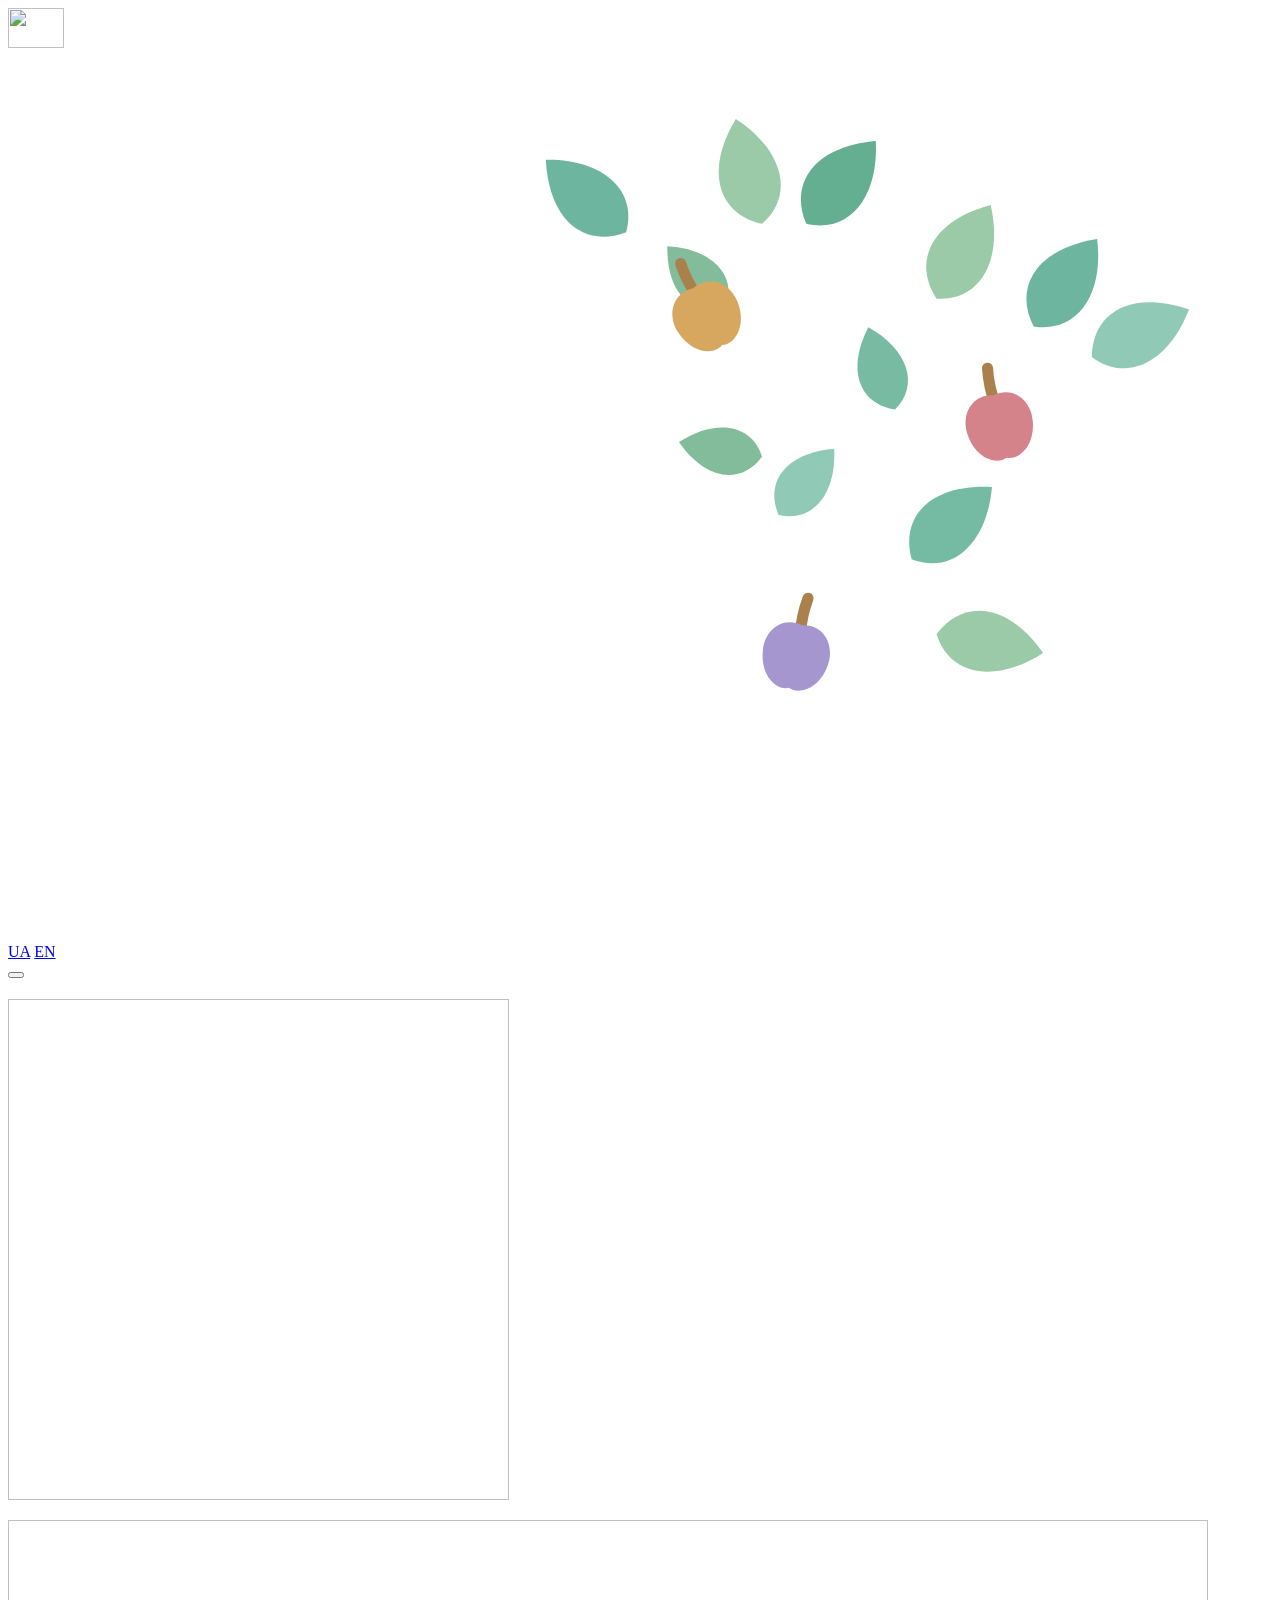
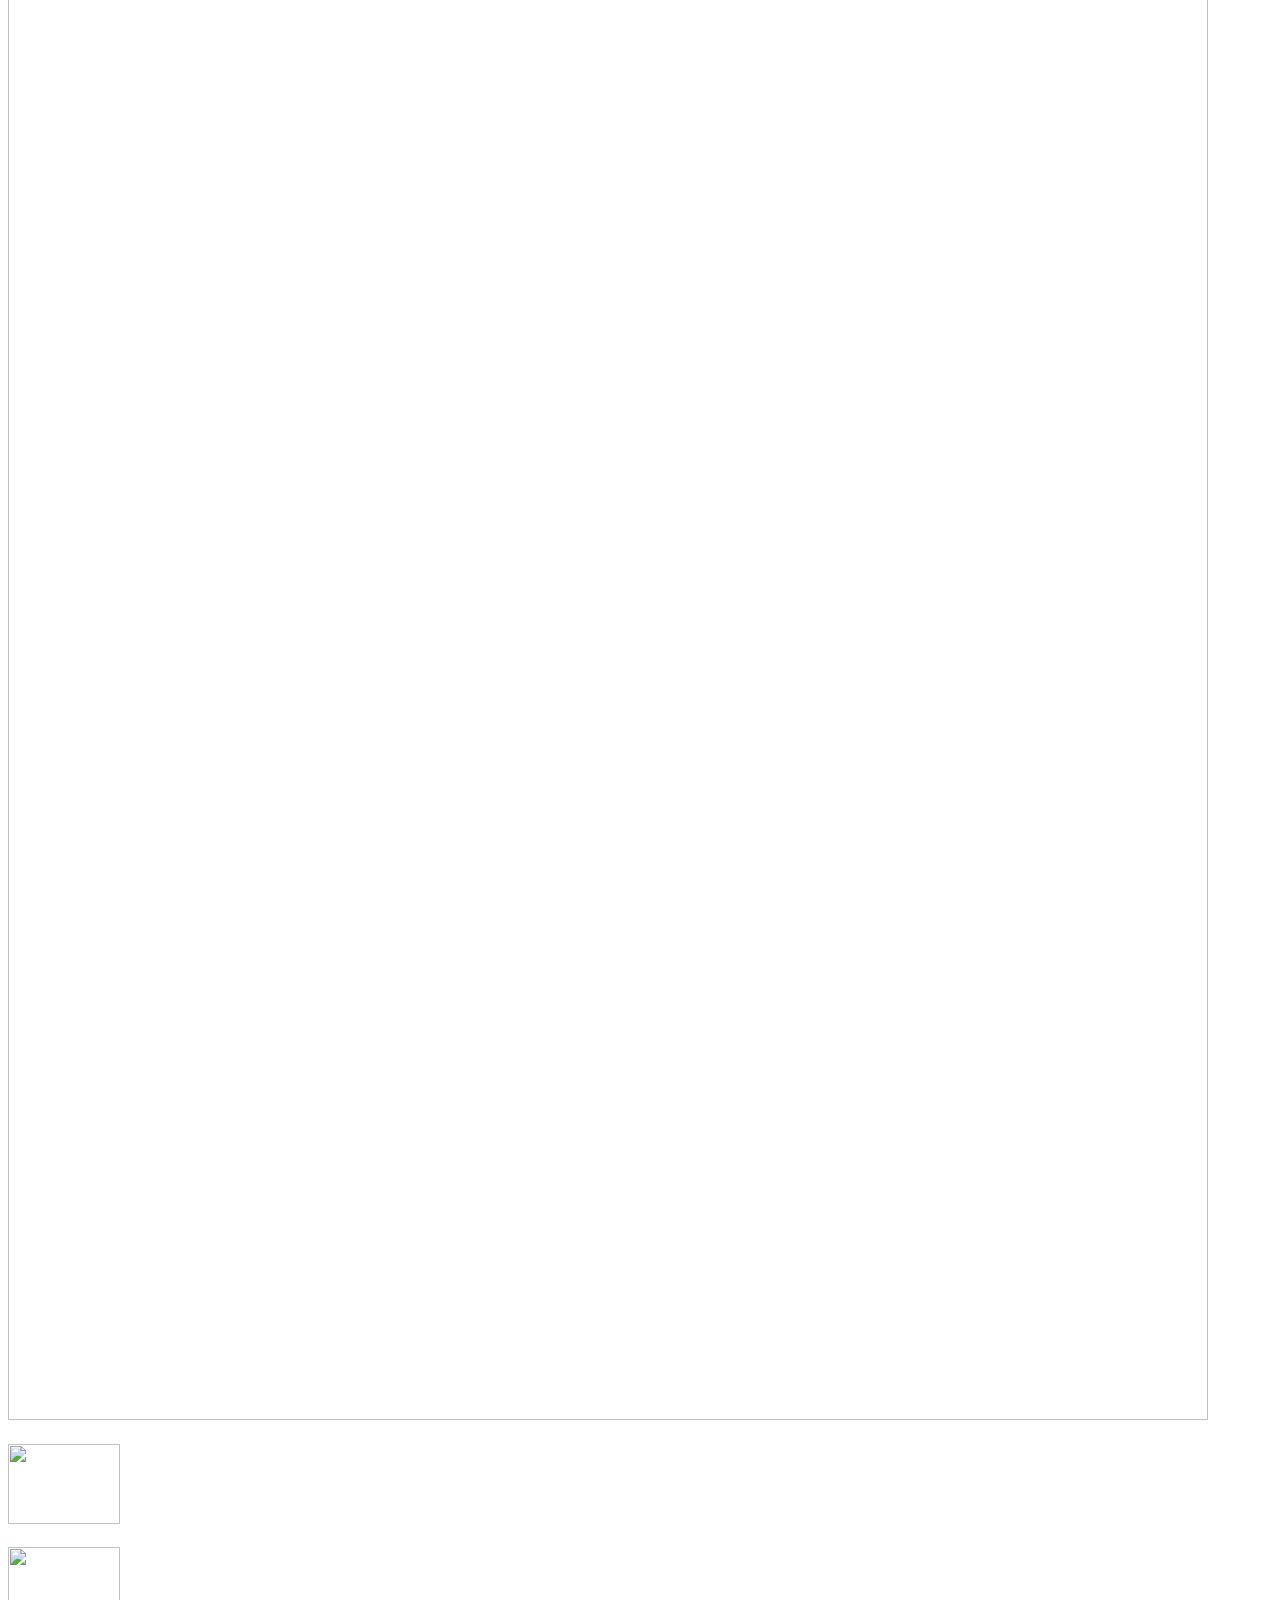
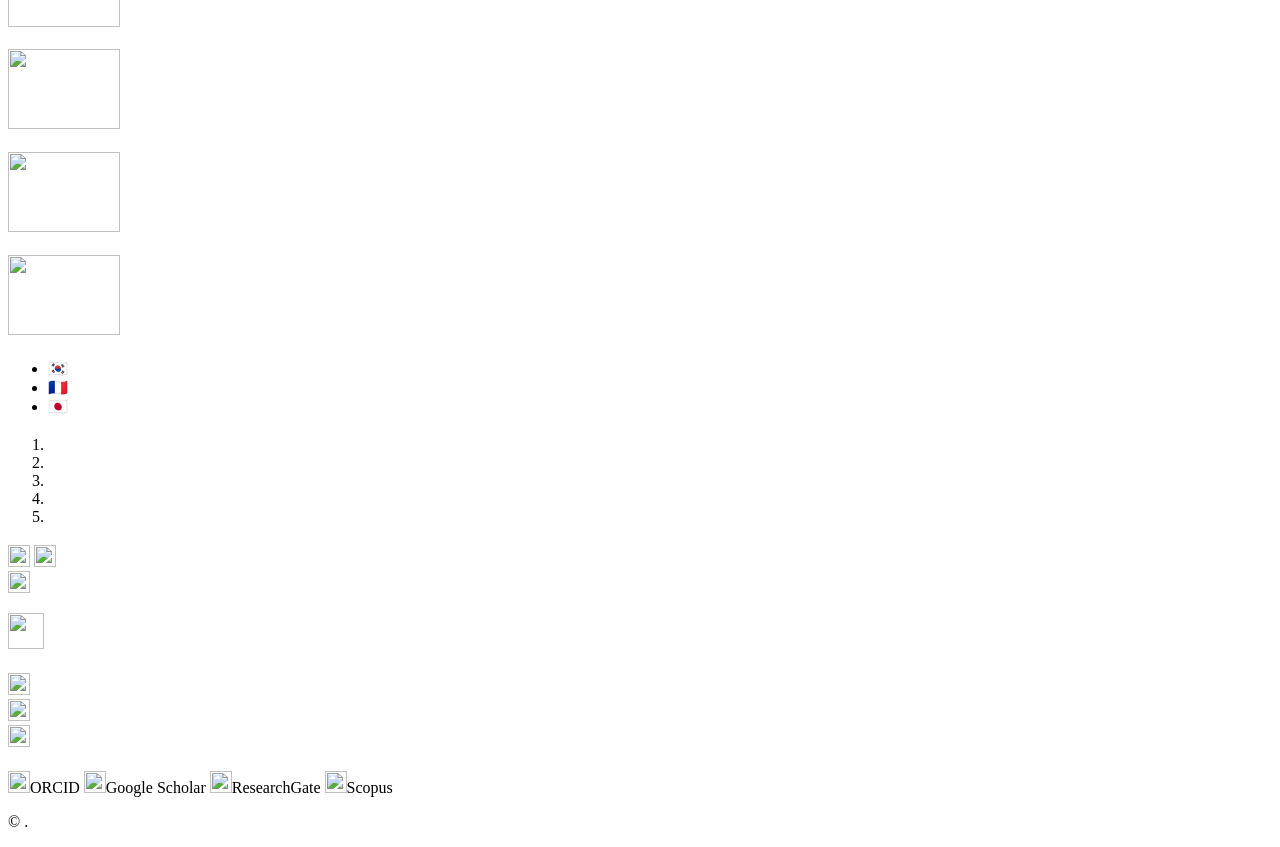
==== templates/page.html @ eec7d97d "Save site scroll animations and logo updates" ====
<!DOCTYPE html>
<html lang="uk">
<head>
  <meta charset="UTF-8" />
  <meta name="viewport" content="width=device-width, initial-scale=1.0" />
  <!-- PAGE_METADATA -->

  <link rel="icon" data-content-attr="href:assets.favicon" type="image/svg+xml" />
  <link rel="stylesheet" href="css/style.css" />
</head>
<body>
  <header class="site-header">
    <nav class="nav" data-i18n-attr="aria-label:nav.label">
      <a class="logo" href="#top" data-i18n-attr="aria-label:nav.home">
        <img src="img/brand/df-liver-b.svg" width="56" height="40" alt="" />
        <svg class="logo-season" viewBox="0 0 456 320" aria-hidden="true">
          <defs>
            <path id="logo-leaf" d="M0 0C-14 -7 -16 -23 0 -39C14 -24 14 -7 0 0Z"></path>
            <g id="logo-fruit">
              <path d="M0 -3Q-1 4 0 10" fill="none" stroke="#aa804d" stroke-width="4" stroke-linecap="round"></path>
              <path d="M0 7C-8 5 -13 12 -12 19C-11 28 -4 32 0 30C4 32 11 28 12 19C13 12 8 5 0 7Z" fill="currentColor"></path>
            </g>
          </defs>
          <g transform="translate(223 65) rotate(-48)">
            <use class="logo-leaf" href="#logo-leaf" fill="#6db59e"></use>
          </g>
          <g transform="translate(272 62) rotate(-14)">
            <use class="logo-leaf" href="#logo-leaf" fill="#9acaa7"></use>
          </g>
          <g transform="translate(288 62) rotate(40)">
            <use class="logo-leaf" href="#logo-leaf" fill="#64ae92"></use>
          </g>
          <g transform="translate(335 89) rotate(30)">
            <use class="logo-leaf" href="#logo-leaf" fill="#9acaa7"></use>
          </g>
          <g transform="translate(370 99) rotate(36)">
            <use class="logo-leaf" href="#logo-leaf" fill="#6db59e"></use>
          </g>
          <g transform="translate(391 110) rotate(64)">
            <use class="logo-leaf" href="#logo-leaf" fill="#90c9b5"></use>
          </g>
          <g transform="translate(326 183) rotate(48)">
            <use class="logo-leaf" href="#logo-leaf" fill="#75bba3"></use>
          </g>
          <g transform="translate(335 210) rotate(100)">
            <use class="logo-leaf" href="#logo-leaf" fill="#9acaa7"></use>
          </g>
          <g transform="translate(259 92) rotate(-44) scale(.78)">
            <use class="logo-leaf" href="#logo-leaf" fill="#82bc9b"></use>
          </g>
          <g transform="translate(320 129) rotate(-18) scale(.8)">
            <use class="logo-leaf" href="#logo-leaf" fill="#78bba3"></use>
          </g>
          <g transform="translate(278 167) rotate(40) scale(.8)">
            <use class="logo-leaf" href="#logo-leaf" fill="#90c9b5"></use>
          </g>
          <g transform="translate(272 146) rotate(-80) scale(.78)">
            <use class="logo-leaf" href="#logo-leaf" fill="#82bc9b"></use>
          </g>
          <g transform="translate(244 79) rotate(-27)">
            <use class="logo-fruit" href="#logo-fruit" color="#d7a65f"></use>
          </g>
          <g transform="translate(354 117) rotate(-12)">
            <use class="logo-fruit" href="#logo-fruit" color="#d4838b"></use>
          </g>
          <g transform="translate(288 200) rotate(12)">
            <use class="logo-fruit" href="#logo-fruit" color="#a696cf"></use>
          </g>
        </svg>
      </a>

      <div class="nav-actions">
        <div class="language-switcher" data-i18n-attr="aria-label:nav.languages">
          <a class="lang-button" data-lang-switch="uk" href="/uk/" hreflang="uk" lang="uk" aria-label="Українська">UA</a>
          <a class="lang-button" data-lang-switch="en" href="/en/" hreflang="en" lang="en" aria-label="English">EN</a>
        </div>
        <button class="nav-toggle" aria-expanded="false" aria-controls="nav-menu" data-i18n="nav.menu"></button>
      </div>

      <div class="nav-menu" id="nav-menu">
        <a href="#expertise" data-i18n="nav.expertise"></a>
        <a href="#about" data-i18n="nav.about"></a>
        <a href="#patients" data-i18n="nav.patients"></a>
        <a href="#contact" data-i18n="nav.contact"></a>
        <a href="#projects" data-i18n="nav.projects"></a>
        <a href="#publications" data-i18n="nav.publications"></a>
      </div>
    </nav>
  </header>

  <main id="top">
    <section class="hero section">
      <div class="hero-content">
        <h1 data-i18n="hero.displayName"></h1>
        <p class="subtitle" data-i18n="hero.subtitle"></p>
        <p class="institution">
          <a class="institution-link" data-content-attr="href:links.center">
            <img data-content-attr="src:assets.institutionLogo" width="501" height="501" alt="" />
            <span data-i18n="hero.institution"></span>
          </a>
        </p>
        <p class="hero-summary" data-i18n="hero.summary"></p>
        <div class="cta-row">
          <a class="button primary" href="#contact" data-i18n="hero.contactButton"></a>
          <a class="secondary-link" href="#patients" data-i18n="patients.title"></a>
        </div>
      </div>
      <div class="hero-card">
        <img data-content-attr="src:assets.portrait" width="1200" height="1500" alt="" class="profile-photo" data-i18n-attr="alt:hero.photoAlt" />
      </div>
    </section>

    <section class="section" id="expertise">
      <div class="section-heading">
        <h2 data-i18n="expertise.title"></h2>
      </div>
      <div class="grid cards">
        <article class="card">
          <img class="clinical-icon" src="img/icons/clinical/primary-liver-tumors.png" width="112" height="80" alt="" loading="lazy" />
          <h3 data-i18n="expertise.primaryLiverTumors.title"></h3>
          <p data-i18n="expertise.primaryLiverTumors.text" data-allow-strong></p>
        </article>
        <article class="card">
          <img class="clinical-icon" src="img/icons/clinical/liver-metastases.png" width="112" height="80" alt="" loading="lazy" />
          <h3 data-i18n="expertise.liverMetastases.title"></h3>
          <p data-i18n="expertise.liverMetastases.text" data-allow-strong></p>
        </article>
        <article class="card">
          <img class="clinical-icon" src="img/icons/clinical/benign-liver-lesions.png" width="112" height="80" alt="" loading="lazy" />
          <h3 data-i18n="expertise.benignLiverLesions.title"></h3>
          <p data-i18n="expertise.benignLiverLesions.text" data-allow-strong></p>
        </article>
        <article class="card">
          <img class="clinical-icon" src="img/icons/clinical/pancreatic-tumors.png" width="112" height="80" alt="" loading="lazy" />
          <h3 data-i18n="expertise.pancreaticTumors.title"></h3>
          <p data-i18n="expertise.pancreaticTumors.text" data-allow-strong></p>
        </article>
        <article class="card">
          <img class="clinical-icon" src="img/icons/clinical/obstructive-jaundice.png" width="112" height="80" alt="" loading="lazy" />
          <h3 data-i18n="expertise.obstructiveJaundice.title"></h3>
          <p data-i18n="expertise.obstructiveJaundice.text" data-allow-strong></p>
        </article>
      </div>
    </section>

    <section class="section" id="about">
      <div class="section-heading">
        <h2 data-i18n="about.title"></h2>
      </div>
      <p class="lead" data-i18n="about.lead" data-allow-strong></p>
      <p class="lead" data-i18n="about.text" data-allow-strong></p>
      <p class="lead" data-i18n="about.consultation"></p>
    </section>

    <section class="section" id="experience">
      <div class="section-heading">
        <h2 data-i18n="experience.title"></h2>
      </div>
      <p class="lead" data-i18n="experience.training" data-allow-strong></p>
      <h3 data-i18n="experience.fellowshipsTitle"></h3>
      <ul class="lead fellowship-list" role="list">
        <li><span aria-hidden="true">🇰🇷</span><span data-i18n="experience.fellowships.korea"></span></li>
        <li><span aria-hidden="true">🇫🇷</span><span data-i18n="experience.fellowships.france"></span></li>
        <li><span aria-hidden="true">🇯🇵</span><span data-i18n="experience.fellowships.japan"></span></li>
      </ul>
      <p class="lead" data-i18n="experience.practice" data-allow-strong></p>
    </section>

    <section class="section" id="patients">
      <div class="section-heading">
        <h2 data-i18n="patients.title"></h2>
      </div>
      <p class="lead" data-i18n="patients.intro"></p>
      <ol class="visit-process" role="list">
        <li data-i18n="patients.imaging" data-allow-strong></li>
        <li data-i18n="patients.records" data-allow-strong></li>
        <li data-i18n="patients.pathology" data-allow-strong></li>
        <li data-i18n="patients.chronology" data-allow-strong></li>
        <li data-i18n="patients.questions" data-allow-strong></li>
      </ol>
      <div class="cta-row">
        <a class="button primary" href="#contact" data-i18n="hero.contactButton"></a>
      </div>
    </section>

    <section class="section" id="contact" data-nosnippet>
      <div class="section-heading">
        <h2 data-i18n="contact.title"></h2>
      </div>
      <div class="contact-panel">
        <div>
          <h3 data-i18n="contact.inPerson"></h3>
          <p class="lead" data-i18n="contact.booking"></p>
          <div class="cta-row booking-actions">
            <a class="button primary direct-call" data-content-attr="href:contacts.phone" data-prefix="tel:" data-i18n="contact.callMe"></a>
            <a class="button" data-content-attr="href:contacts.centerTel" data-i18n="contact.callCenter"></a>
          </div>
        </div>
        <div>
          <h3 data-i18n="contact.remote"></h3>
          <p class="lead" data-i18n="contact.remoteIntro"></p>
          <div class="button-row">
            <a class="button" data-content-attr="href:contacts.telegramUrl" target="_blank" rel="noopener"><img class="service-icon" src="img/icons/telegram.svg" width="22" height="22" alt="" /><span data-i18n="contact.telegram"></span></a>
            <a class="button" data-content-attr="href:contacts.email" data-prefix="mailto:"><img class="service-icon" src="img/icons/email.svg" width="22" height="22" alt="" /><span data-i18n="contact.email"></span></a>
          </div>
        </div>
        <div class="button-row">
          <a class="button" data-vcard download rel="nofollow" data-i18n-attr="title:contact.vcardTooltip"><img class="service-icon" src="img/icons/contacts.svg" width="22" height="22" alt="" /><span data-i18n="contact.vcard"></span></a>
        </div>
        <p class="remote-notice" data-i18n="contact.remoteNotice"></p>
      </div>
    </section>

    <div class="section emergency-notice">
      <p data-i18n="contact.emergencyNotice" data-allow-strong></p>
      <img src="img/icons/warning.svg" width="36" height="36" alt="" />
    </div>

    <section class="section" id="projects">
      <div class="section-heading">
        <h2 data-i18n="projects.title"></h2>
      </div>
      <div class="link-list">
        <a data-content-attr="href:links.book" target="_blank" rel="noopener"><img class="service-icon" src="img/icons/book.svg" width="22" height="22" alt="" aria-hidden="true" /><div class="resource-copy"><span data-i18n="projects.book.label"></span>
          <strong data-i18n="projects.book.title"></strong></div></a>
        <a data-content-attr="href:links.youtube" target="_blank" rel="noopener"><img class="service-icon" src="img/icons/youtube.svg" width="22" height="22" alt="" aria-hidden="true" /><div class="resource-copy"><span data-i18n="projects.youtube.label"></span>
          <strong data-i18n="projects.youtube.title"></strong></div></a>
        <a data-content-attr="href:links.telegramChannel" target="_blank" rel="noopener"><img class="service-icon" src="img/icons/telegram.svg" width="22" height="22" alt="" aria-hidden="true" /><div class="resource-copy"><span data-i18n="projects.telegram.label"></span>
          <strong data-i18n="projects.telegram.title"></strong></div></a>
      </div>
    </section>

    <section class="section" id="publications">
      <div class="section-heading">
        <h2 data-i18n="publications.title"></h2>
      </div>
      <div class="button-row">
        <a class="button" data-content-attr="href:links.orcid" target="_blank" rel="noopener"><img class="service-icon" src="img/icons/orcid.svg" width="22" height="22" alt="" aria-hidden="true" />ORCID</a>
        <a class="button" data-content-attr="href:links.googleScholar" target="_blank" rel="noopener"><img class="service-icon" src="img/icons/googlescholar.svg" width="22" height="22" alt="" aria-hidden="true" />Google Scholar</a>
        <a class="button" data-content-attr="href:links.researchGate" target="_blank" rel="noopener"><img class="service-icon" src="img/icons/researchgate.svg" width="22" height="22" alt="" aria-hidden="true" />ResearchGate</a>
        <a class="button" data-content-attr="href:links.scopus" target="_blank" rel="noopener"><img class="service-icon" src="img/icons/scopus.svg" width="22" height="22" alt="" aria-hidden="true" />Scopus</a>
      </div>
    </section>

  </main>

  <footer class="site-footer">
    <p>© <span id="year"></span> <span data-content="site.copyrightName"></span>. <span data-i18n="footer.rights"></span></p>
  </footer>

  <script type="module" src="js/main.js"></script>
</body>
</html>
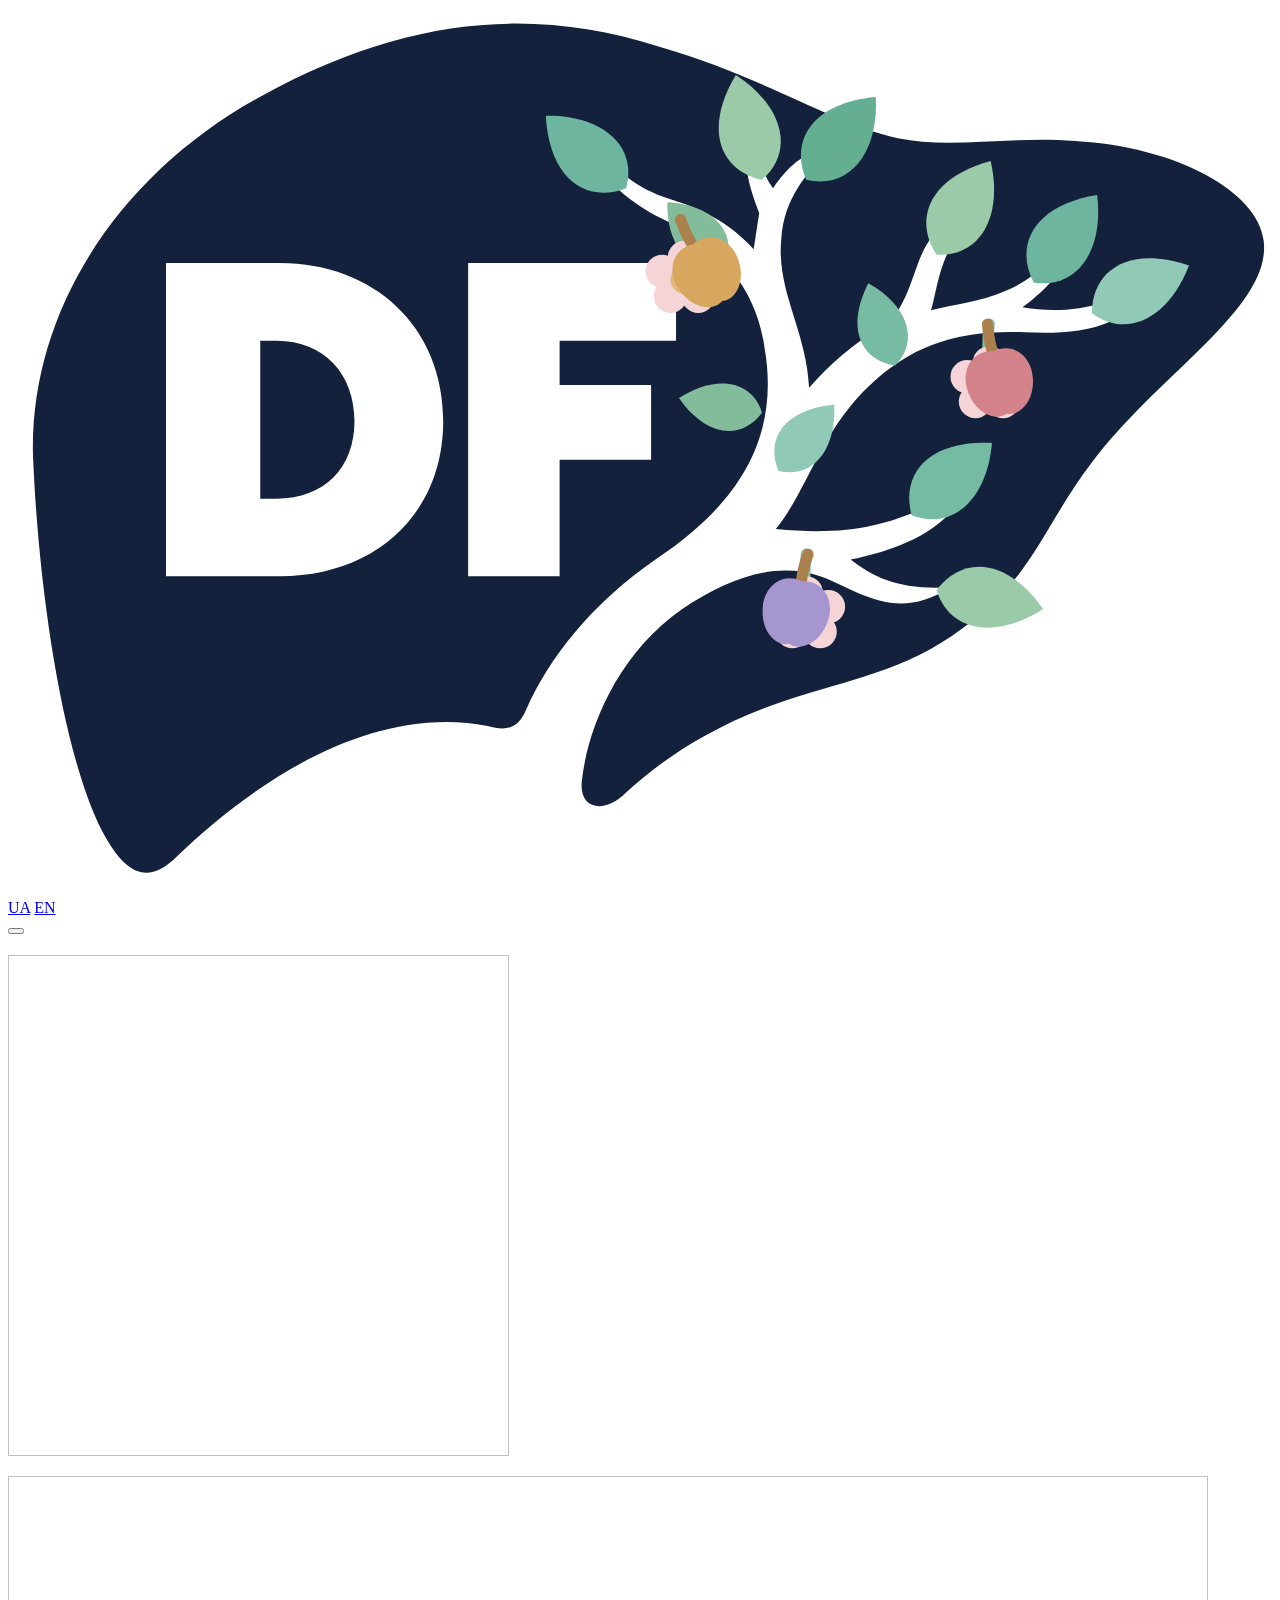
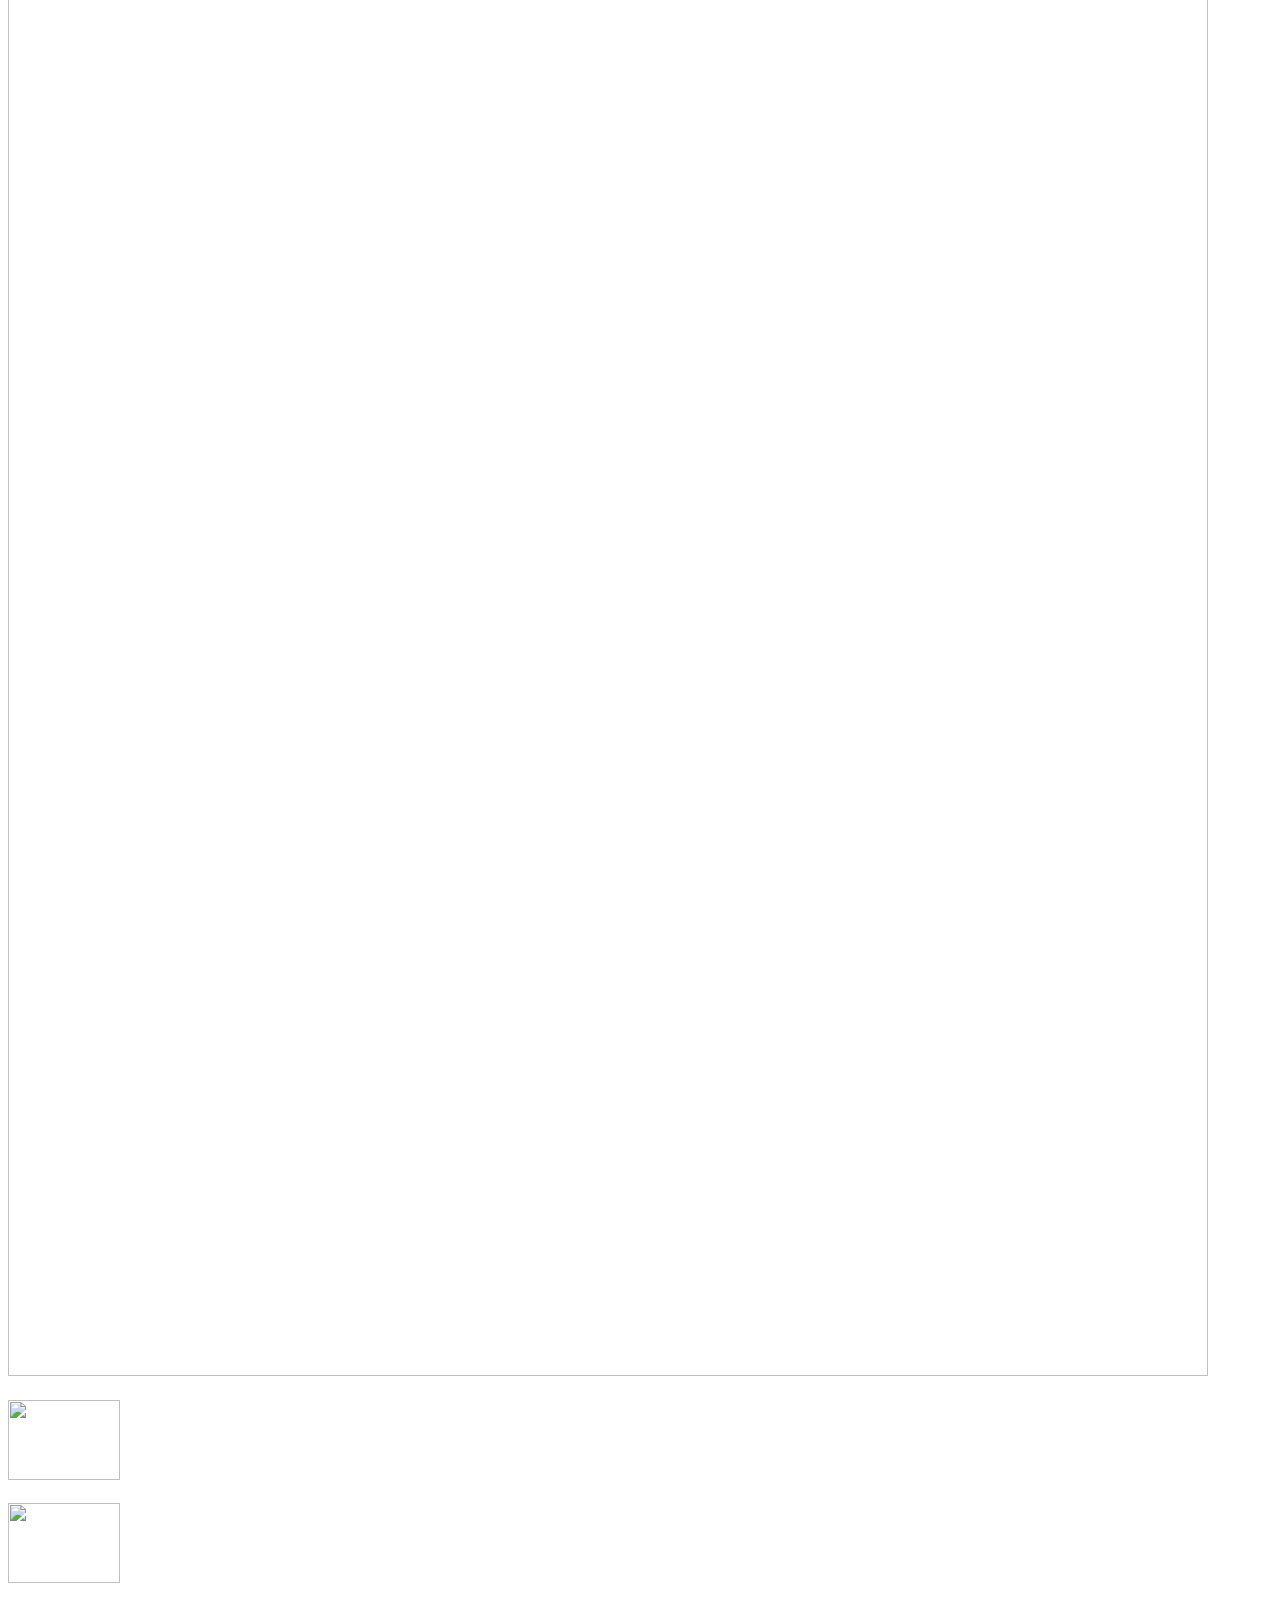
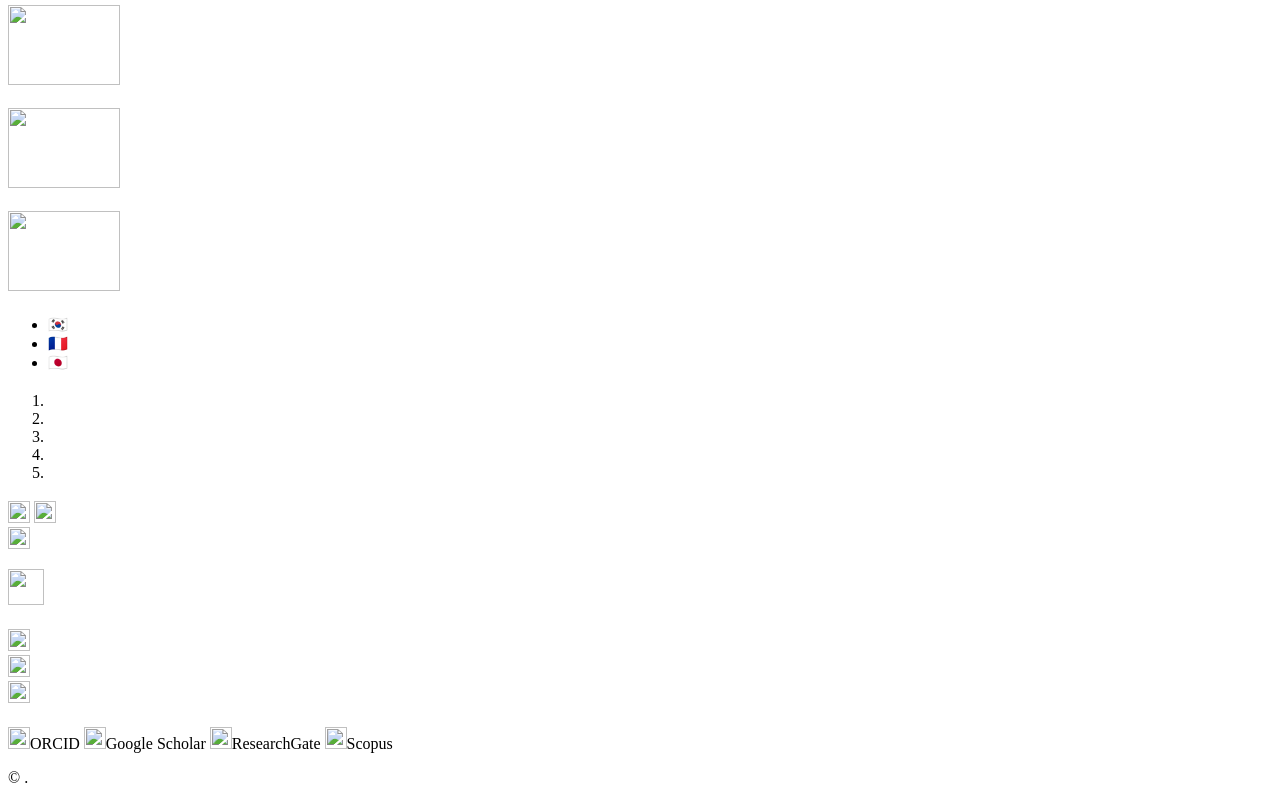
==== commit d0da31b9: "Refine bilingual copy and mobile layout" ====
--- a/templates/page.html
+++ b/templates/page.html
@@ -12,7 +12,6 @@
   <header class="site-header">
     <nav class="nav" data-i18n-attr="aria-label:nav.label">
       <a class="logo" href="#top" data-i18n-attr="aria-label:nav.home">
-        <img src="img/brand/df-liver-b.svg" width="56" height="40" alt="" />
         <svg class="logo-season" viewBox="0 0 456 320" aria-hidden="true">
           <defs>
             <path id="logo-leaf" d="M0 0C-14 -7 -16 -23 0 -39C14 -24 14 -7 0 0Z"></path>
@@ -20,7 +19,70 @@
               <path d="M0 -3Q-1 4 0 10" fill="none" stroke="#aa804d" stroke-width="4" stroke-linecap="round"></path>
               <path d="M0 7C-8 5 -13 12 -12 19C-11 28 -4 32 0 30C4 32 11 28 12 19C13 12 8 5 0 7Z" fill="currentColor"></path>
             </g>
+            <g id="logo-flower">
+              <path d="M0 -3Q-1 5 0 14" fill="none" stroke="#82bc9b" stroke-width="4" stroke-linecap="round"></path>
+              <g fill="#f5d4d8">
+                <circle cx="0" cy="11" r="6"></circle>
+                <circle cx="8" cy="16" r="6"></circle>
+                <circle cx="5" cy="25" r="6"></circle>
+                <circle cx="-5" cy="25" r="6"></circle>
+                <circle cx="-8" cy="16" r="6"></circle>
+              </g>
+              <circle cx="0" cy="19" r="5" fill="#e2b775"></circle>
+            </g>
+            <mask id="logo-monogram-mask" maskUnits="userSpaceOnUse" x="0" y="0" width="456" height="320">
+              <rect width="456" height="320" fill="white"></rect>
+              <path class="logo-monogram" fill="black" fill-rule="evenodd" d="
+            M57 92H98C132 92 157 115 157 149C157 183 132 205 98 205H57Z
+            M91 120V177H97C114 177 125 166 125 149C125 132 114 120 97 120Z
+            M166 92H241V120H199V136H232V163H199V205H166Z"></path>
+            </mask>
           </defs>
+          <path fill="#14213d" mask="url(#logo-monogram-mask)" d="
+            M9 161
+            C8 109 40 60 91 32
+            C145 2 191 0 235 14
+            C273 25 296 41 321 47
+            C340 51 362 46 385 48
+            C421 50 451 66 453 84
+            C456 108 415 132 391 164
+            C374 186 369 207 344 224
+            C324 239 304 242 280 250
+            C253 259 235 272 223 283
+            C215 291 206 289 207 279
+            C209 260 220 233 243 217
+            C262 204 279 200 293 205
+            C307 210 320 222 340 209
+            C322 210 313 206 304 199
+            C323 195 340 188 347 171
+            C325 185 308 191 277 188
+            C289 173 293 153 311 136
+            C326 122 342 116 367 117
+            C388 118 404 115 415 98
+            C398 107 383 111 366 108
+            C374 102 382 94 384 86
+            C375 91 370 98 360 102
+            C351 106 341 107 333 109
+            C336 99 336 83 355 70
+            C342 70 332 81 328 93
+            C324 104 322 111 314 116
+            C305 121 296 129 289 137
+            C288 116 277 102 279 83
+            C280 69 288 59 298 50
+            C286 52 281 58 276 65
+            C272 60 271 53 270 46
+            C263 53 268 66 271 74
+            L269 87
+            C260 77 249 72 239 69
+            C226 65 219 58 212 50
+            C211 60 225 71 238 77
+            C255 85 270 100 273 123
+            C279 158 260 181 235 198
+            C210 215 195 235 187 253
+            C184 260 180 261 173 259
+            C131 251 89 279 61 306
+            C50 317 42 312 34 297
+            C20 270 11 211 9 161Z"></path>
           <g transform="translate(223 65) rotate(-48)">
             <use class="logo-leaf" href="#logo-leaf" fill="#6db59e"></use>
           </g>
@@ -57,11 +119,20 @@
           <g transform="translate(272 146) rotate(-80) scale(.78)">
             <use class="logo-leaf" href="#logo-leaf" fill="#82bc9b"></use>
           </g>
+          <g transform="translate(244 79)">
+            <use class="logo-flower" href="#logo-flower"></use>
+          </g>
           <g transform="translate(244 79) rotate(-27)">
             <use class="logo-fruit" href="#logo-fruit" color="#d7a65f"></use>
           </g>
+          <g transform="translate(354 117)">
+            <use class="logo-flower" href="#logo-flower"></use>
+          </g>
           <g transform="translate(354 117) rotate(-12)">
             <use class="logo-fruit" href="#logo-fruit" color="#d4838b"></use>
+          </g>
+          <g transform="translate(288 200)">
+            <use class="logo-flower" href="#logo-flower"></use>
           </g>
           <g transform="translate(288 200) rotate(12)">
             <use class="logo-fruit" href="#logo-fruit" color="#a696cf"></use>
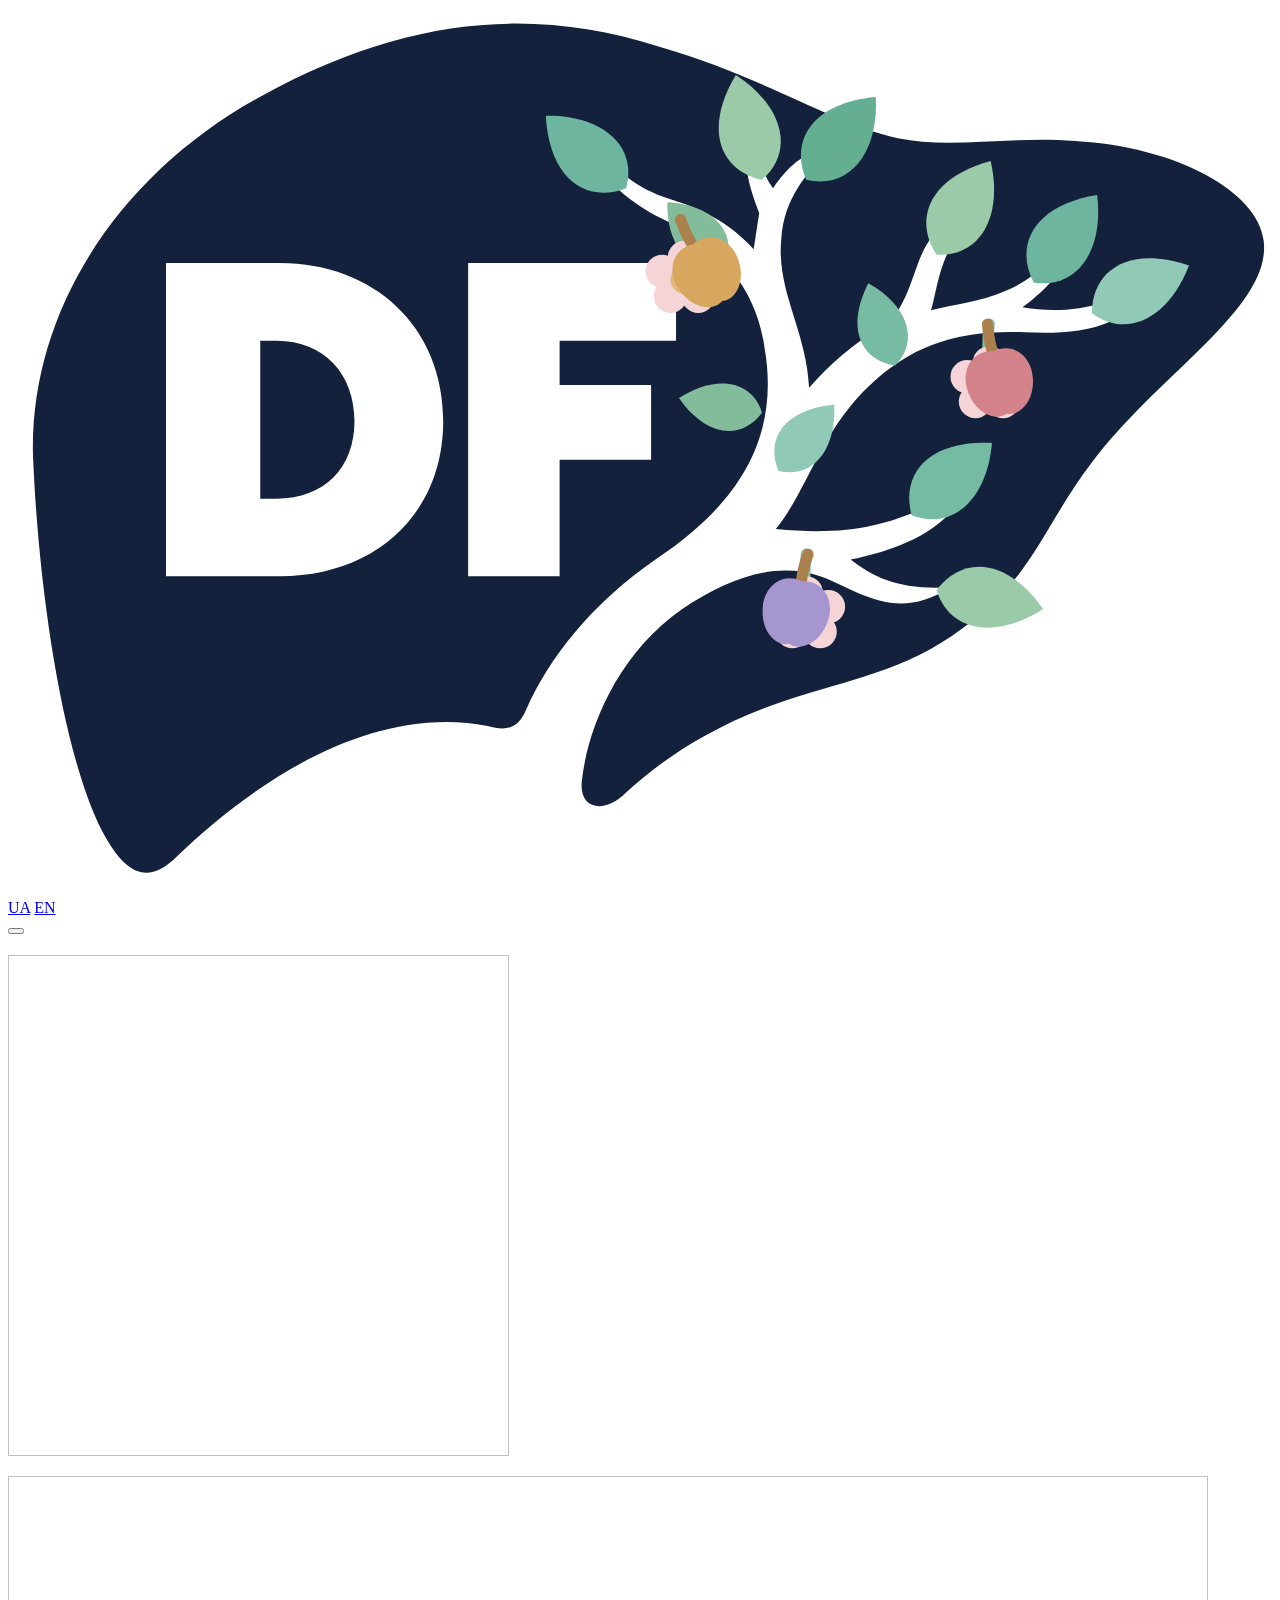
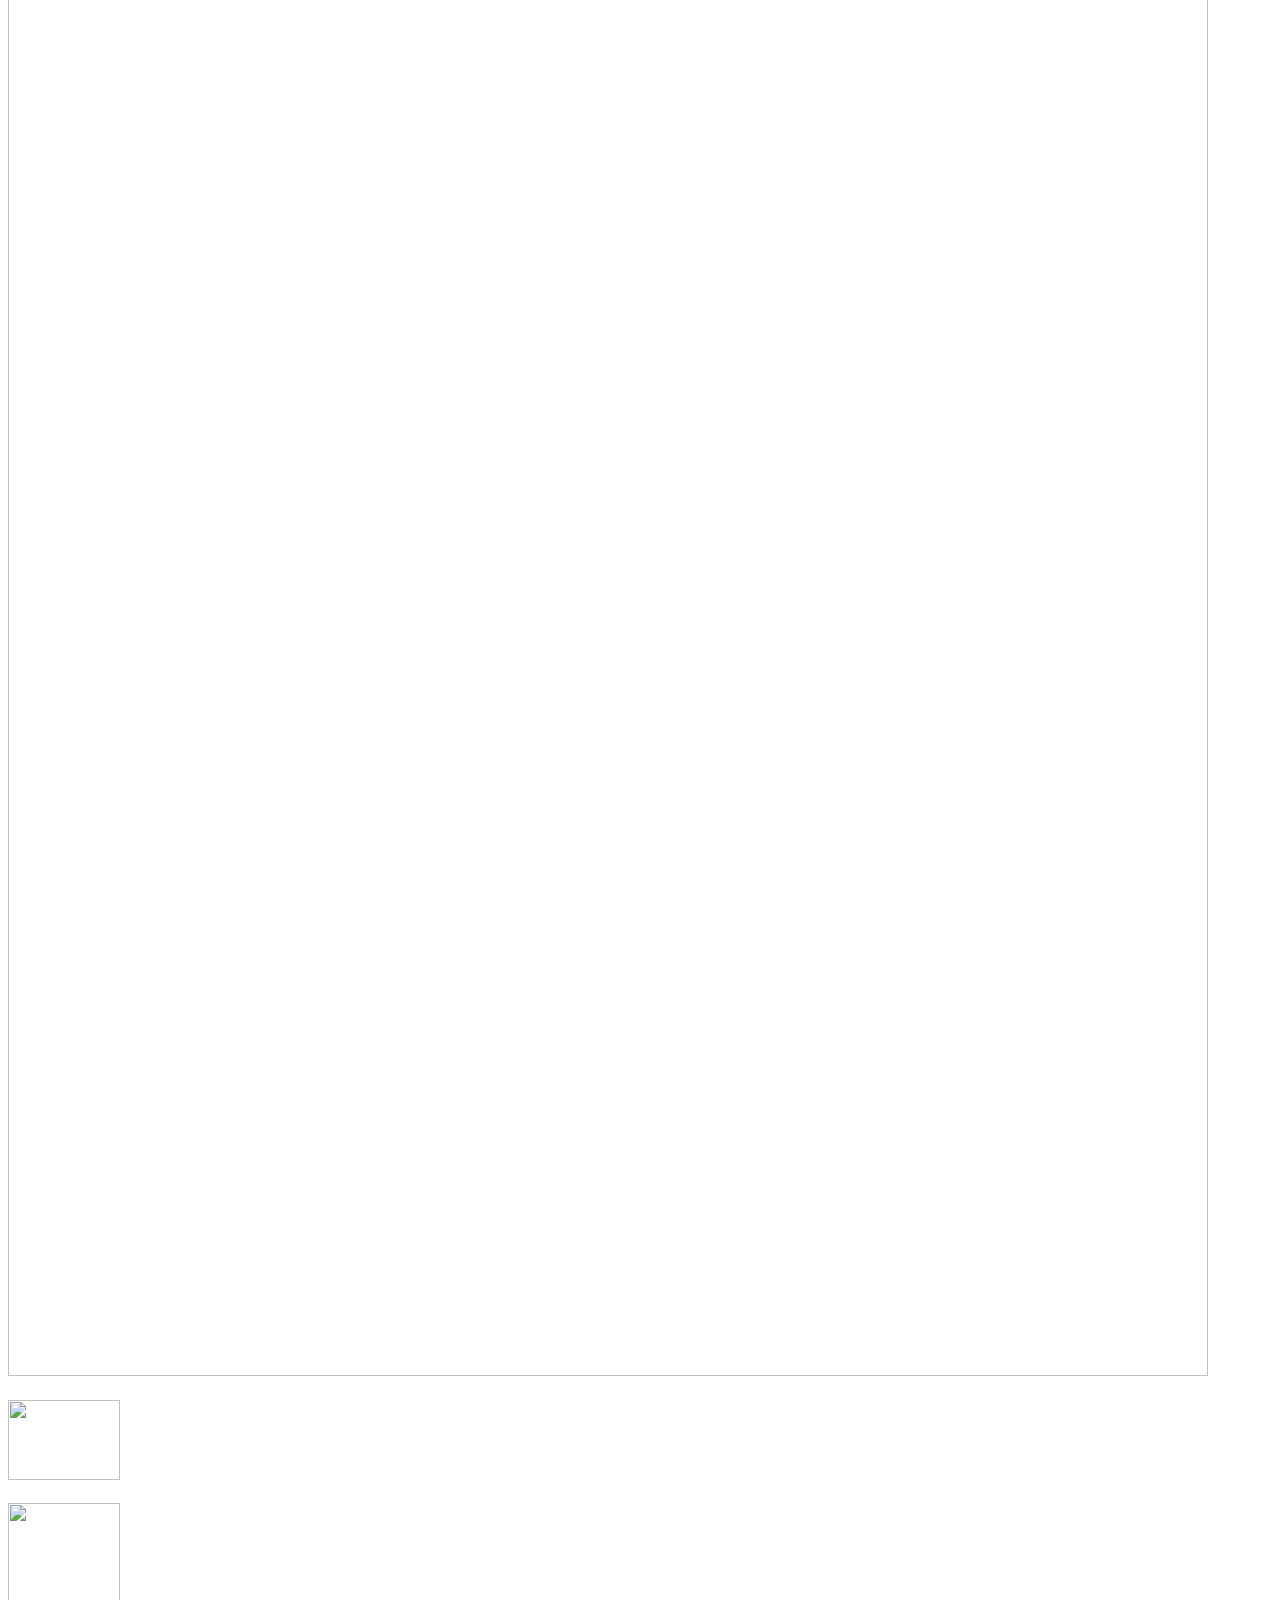
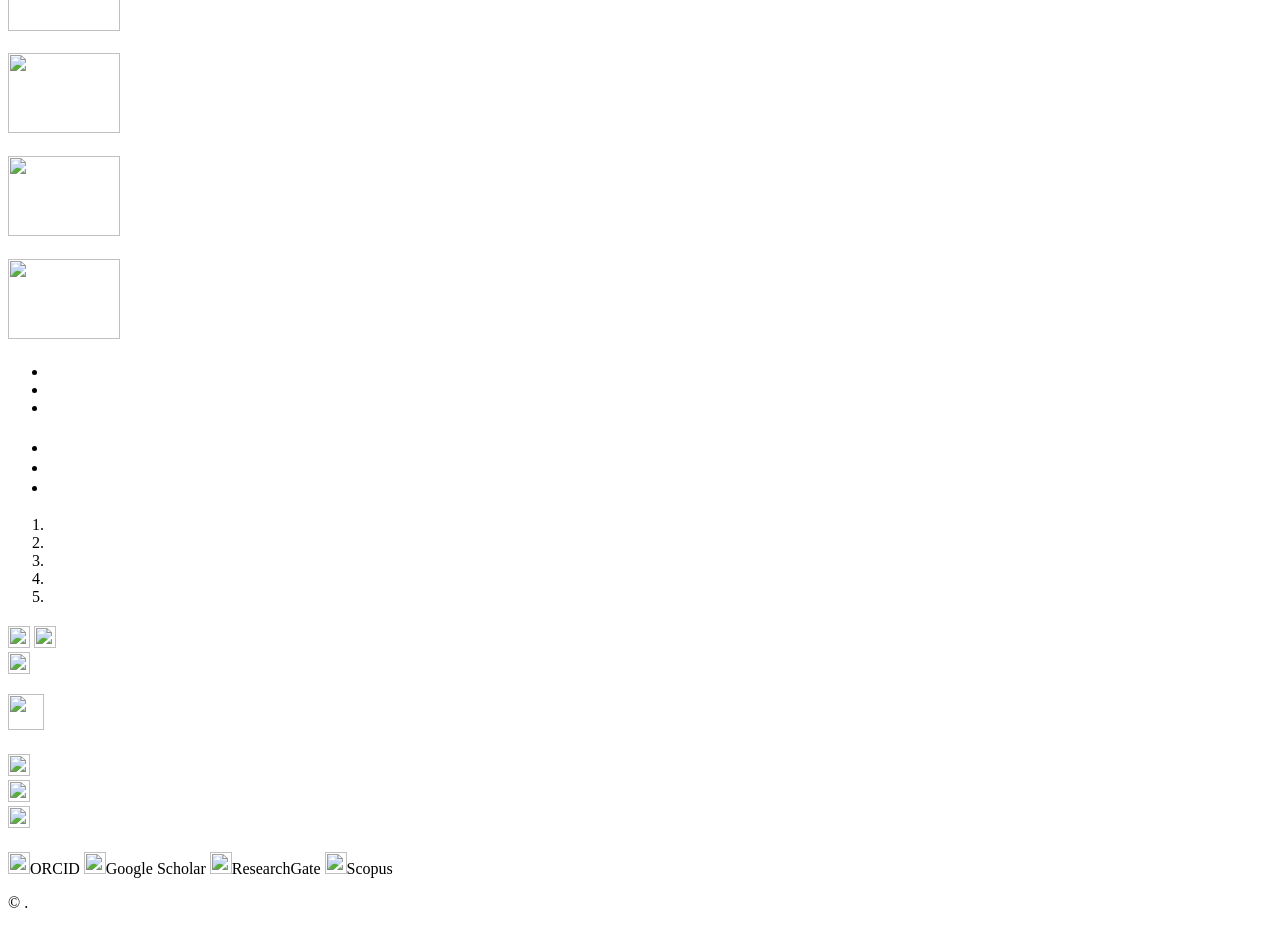
==== commit 8a2f4636: "Add bilingual consultation guide and refine site visuals" ====
--- a/templates/page.html
+++ b/templates/page.html
@@ -192,7 +192,7 @@
           <p data-i18n="expertise.primaryLiverTumors.text" data-allow-strong></p>
         </article>
         <article class="card">
-          <img class="clinical-icon" src="img/icons/clinical/liver-metastases.png" width="112" height="80" alt="" loading="lazy" />
+          <img class="clinical-icon clinical-icon--tall" src="img/icons/clinical/liver-metastases.png" width="112" height="128" alt="" loading="lazy" />
           <h3 data-i18n="expertise.liverMetastases.title"></h3>
           <p data-i18n="expertise.liverMetastases.text" data-allow-strong></p>
         </article>
@@ -214,6 +214,24 @@
       </div>
     </section>
 
+    <section class="section" id="consultation-guide" aria-labelledby="consultation-guide-title">
+      <div class="section-heading">
+        <h2 id="consultation-guide-title" data-i18n="consultationGuide.title"></h2>
+      </div>
+      <div class="card consultation-guide">
+        <ul role="list">
+          <li data-i18n="consultationGuide.liverFinding" data-allow-strong></li>
+          <li data-i18n="consultationGuide.followUp" data-allow-strong></li>
+          <li data-i18n="consultationGuide.secondOpinion" data-allow-strong></li>
+        </ul>
+        <p data-i18n="consultationGuide.symptoms" data-allow-strong></p>
+        <div class="cta-row">
+          <a class="secondary-link" href="#patients" data-i18n="consultationGuide.prepare"></a>
+          <a class="button primary" href="#contact" data-i18n="hero.contactButton"></a>
+        </div>
+      </div>
+    </section>
+
     <section class="section" id="about">
       <div class="section-heading">
         <h2 data-i18n="about.title"></h2>
@@ -230,9 +248,9 @@
       <p class="lead" data-i18n="experience.training" data-allow-strong></p>
       <h3 data-i18n="experience.fellowshipsTitle"></h3>
       <ul class="lead fellowship-list" role="list">
-        <li><span aria-hidden="true">🇰🇷</span><span data-i18n="experience.fellowships.korea"></span></li>
-        <li><span aria-hidden="true">🇫🇷</span><span data-i18n="experience.fellowships.france"></span></li>
-        <li><span aria-hidden="true">🇯🇵</span><span data-i18n="experience.fellowships.japan"></span></li>
+        <li><img class="fellowship-flag" src="img/icons/flags/south-korea.svg" width="24" height="16" alt="" /><span data-i18n="experience.fellowships.korea"></span></li>
+        <li><img class="fellowship-flag" src="img/icons/flags/france.svg" width="24" height="16" alt="" /><span data-i18n="experience.fellowships.france"></span></li>
+        <li><img class="fellowship-flag" src="img/icons/flags/japan.svg" width="24" height="16" alt="" /><span data-i18n="experience.fellowships.japan"></span></li>
       </ul>
       <p class="lead" data-i18n="experience.practice" data-allow-strong></p>
     </section>
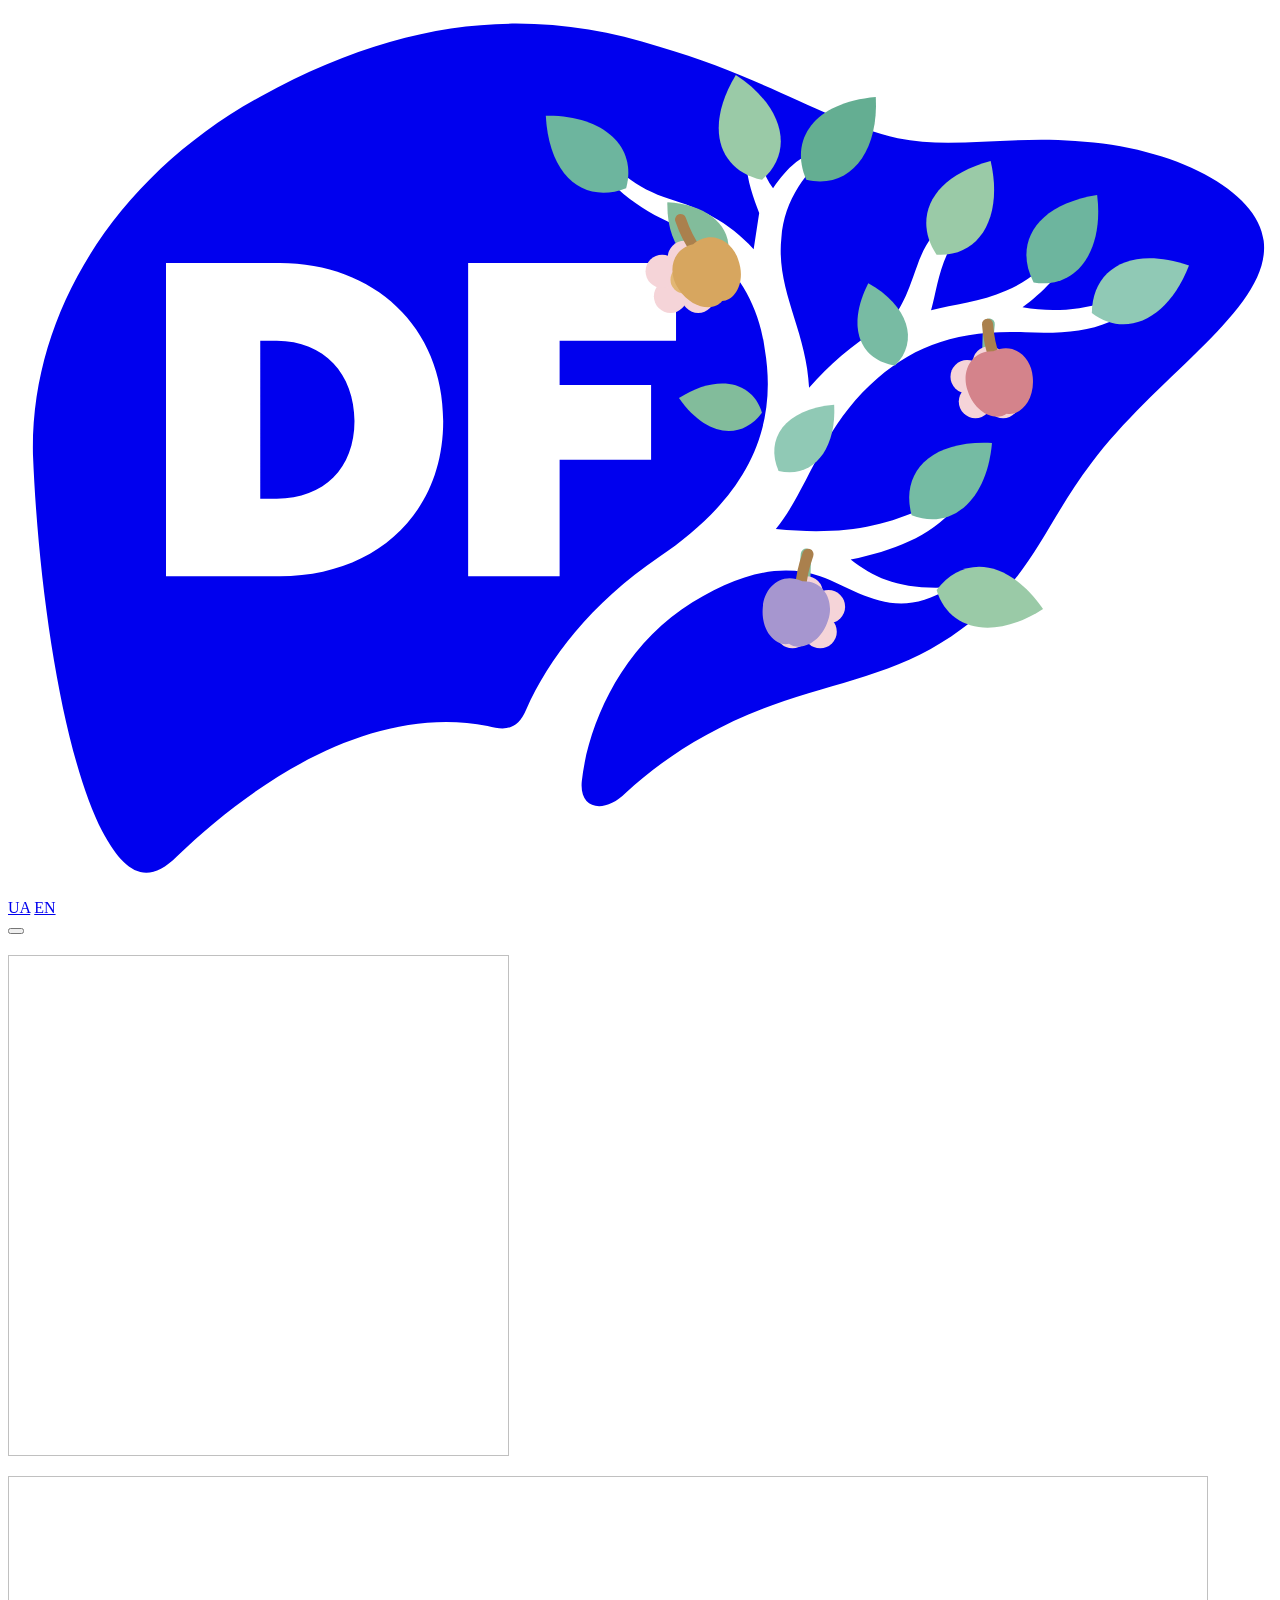
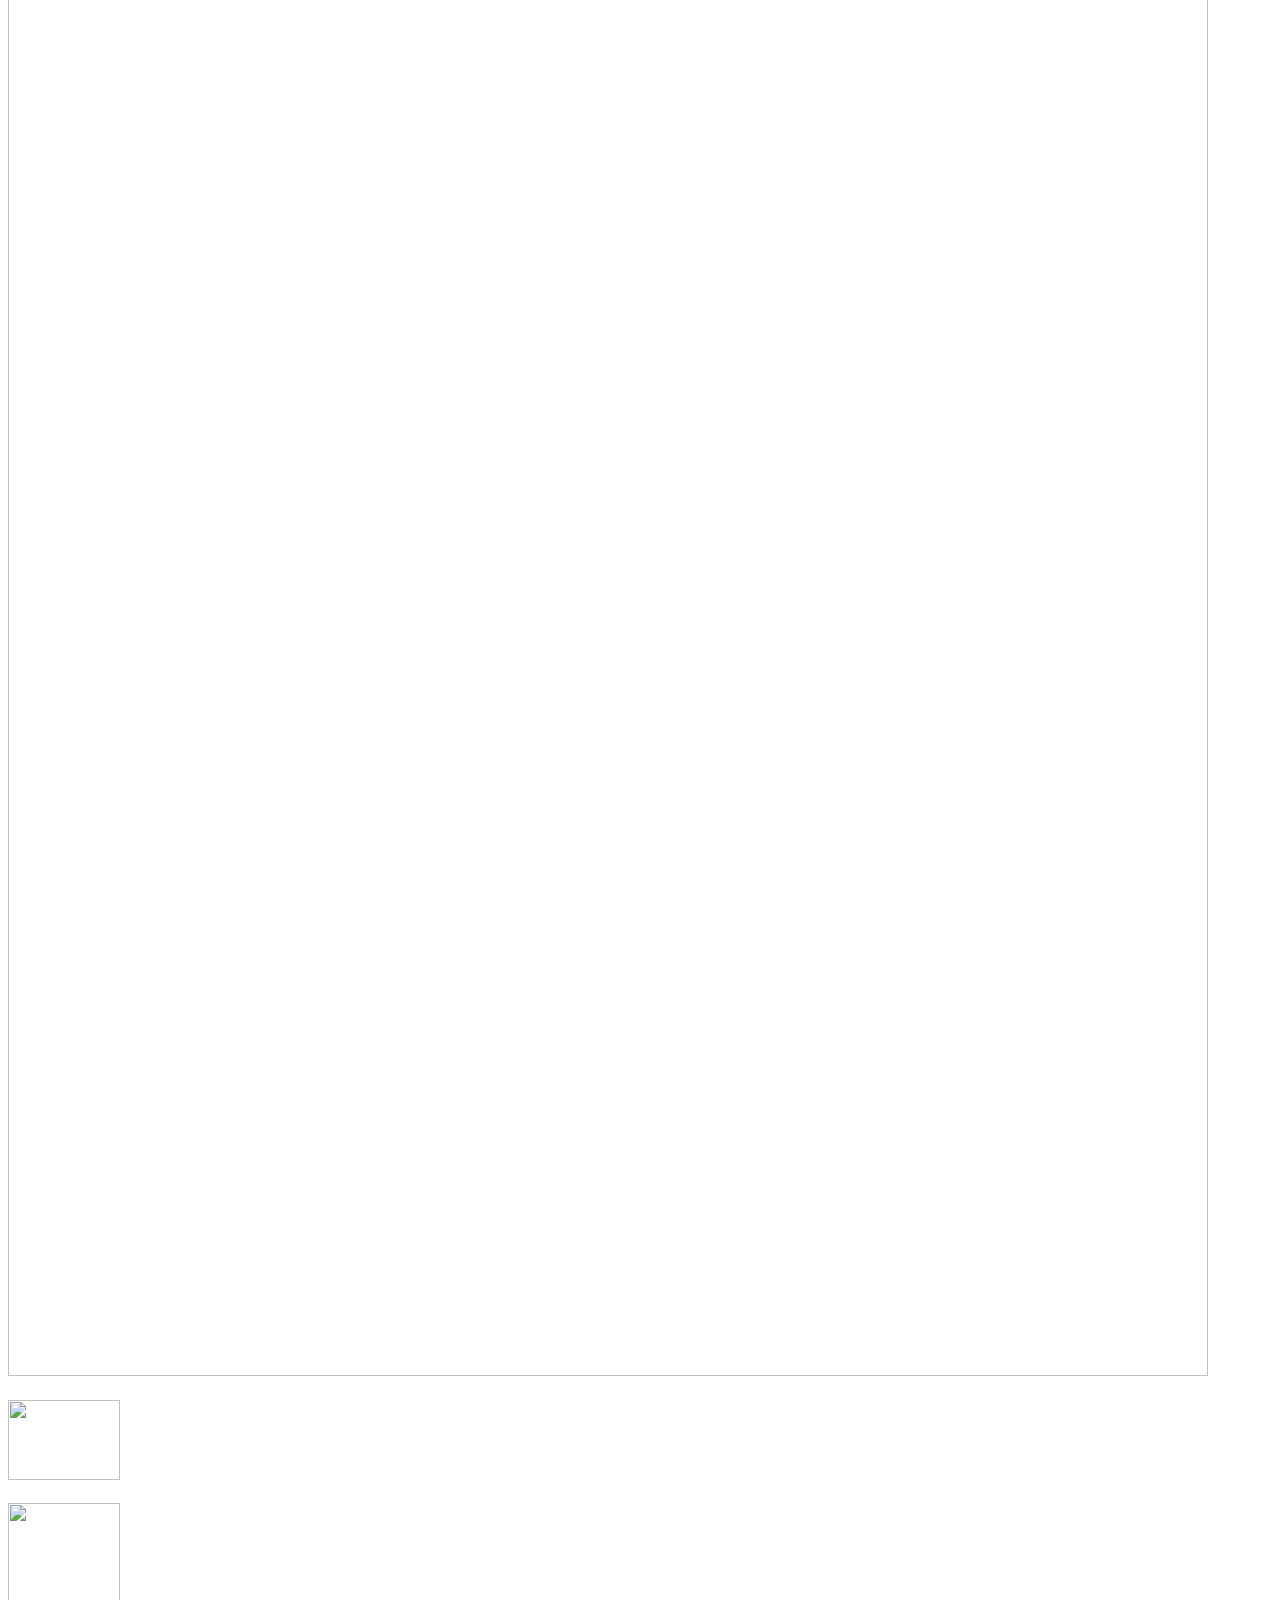
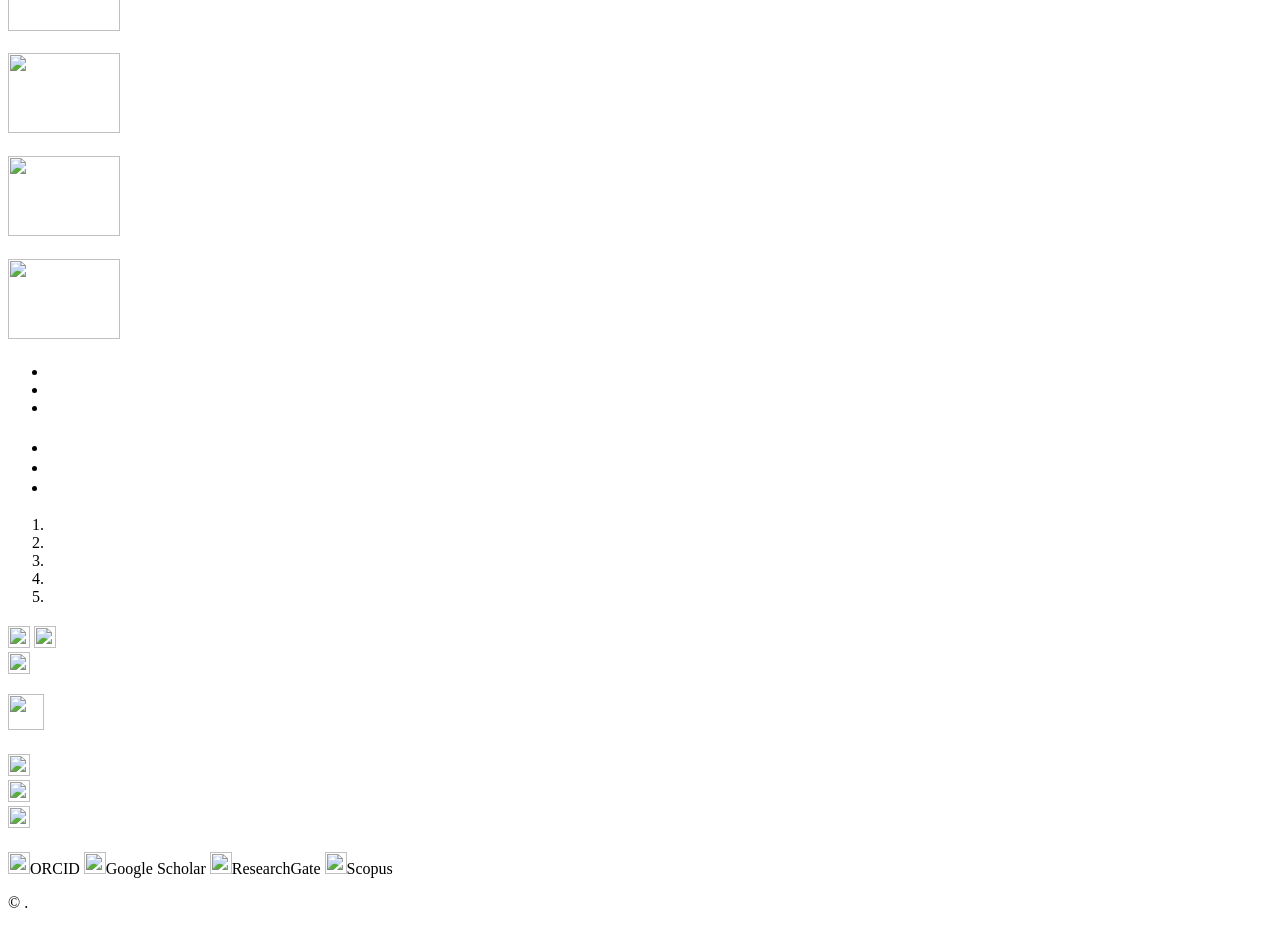
==== commit 7d4ae9d9: "Refresh site palette and logos in teal" ====
--- a/templates/page.html
+++ b/templates/page.html
@@ -38,7 +38,7 @@
             M166 92H241V120H199V136H232V163H199V205H166Z"></path>
             </mask>
           </defs>
-          <path fill="#14213d" mask="url(#logo-monogram-mask)" d="
+          <path fill="currentColor" mask="url(#logo-monogram-mask)" d="
             M9 161
             C8 109 40 60 91 32
             C145 2 191 0 235 14
@@ -225,6 +225,7 @@
           <li data-i18n="consultationGuide.secondOpinion" data-allow-strong></li>
         </ul>
         <p data-i18n="consultationGuide.symptoms" data-allow-strong></p>
+        <p class="consultation-urgent" data-i18n="consultationGuide.urgentJaundice"></p>
         <div class="cta-row">
           <a class="secondary-link" href="#patients" data-i18n="consultationGuide.prepare"></a>
           <a class="button primary" href="#contact" data-i18n="hero.contactButton"></a>
@@ -296,6 +297,7 @@
         <div class="button-row">
           <a class="button" data-vcard download rel="nofollow" data-i18n-attr="title:contact.vcardTooltip"><img class="service-icon" src="img/icons/contacts.svg" width="22" height="22" alt="" /><span data-i18n="contact.vcard"></span></a>
         </div>
+        <p class="muted" data-i18n="contact.familyHelp"></p>
         <p class="remote-notice" data-i18n="contact.remoteNotice"></p>
       </div>
     </section>
